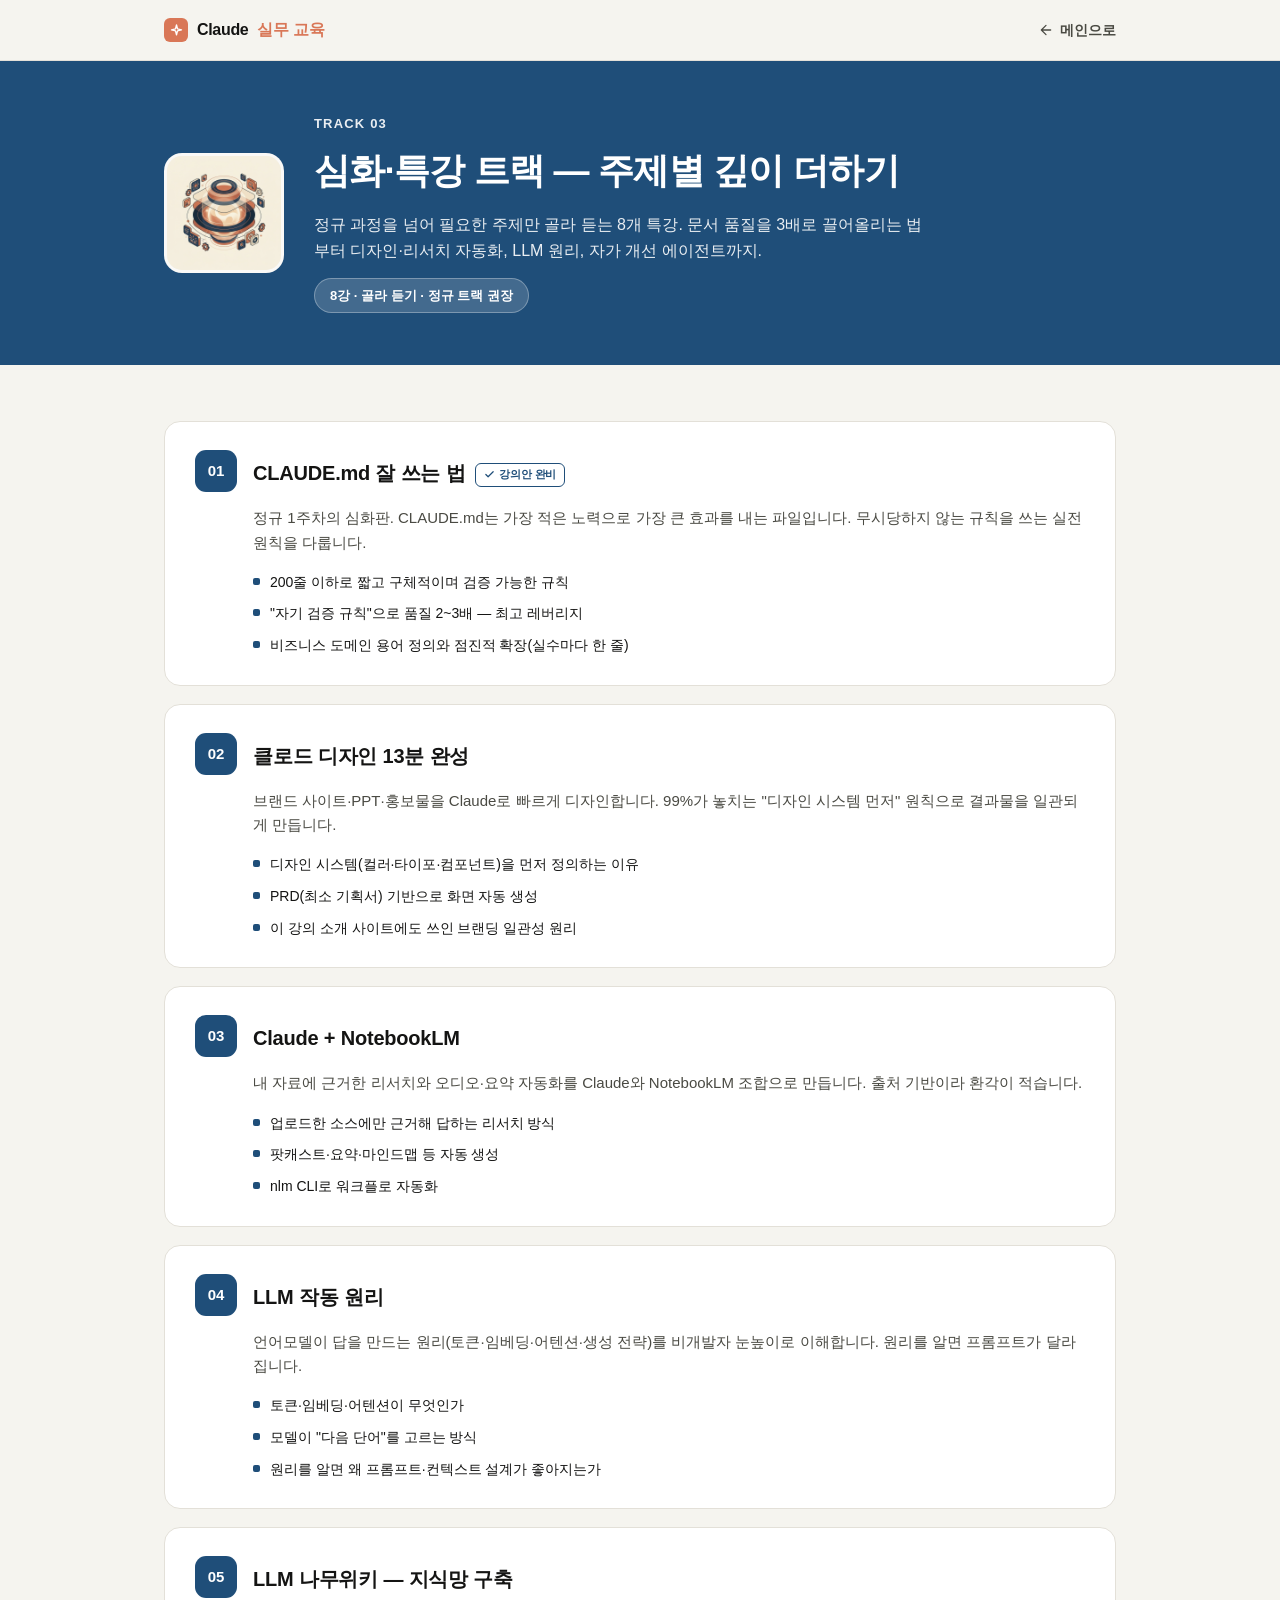
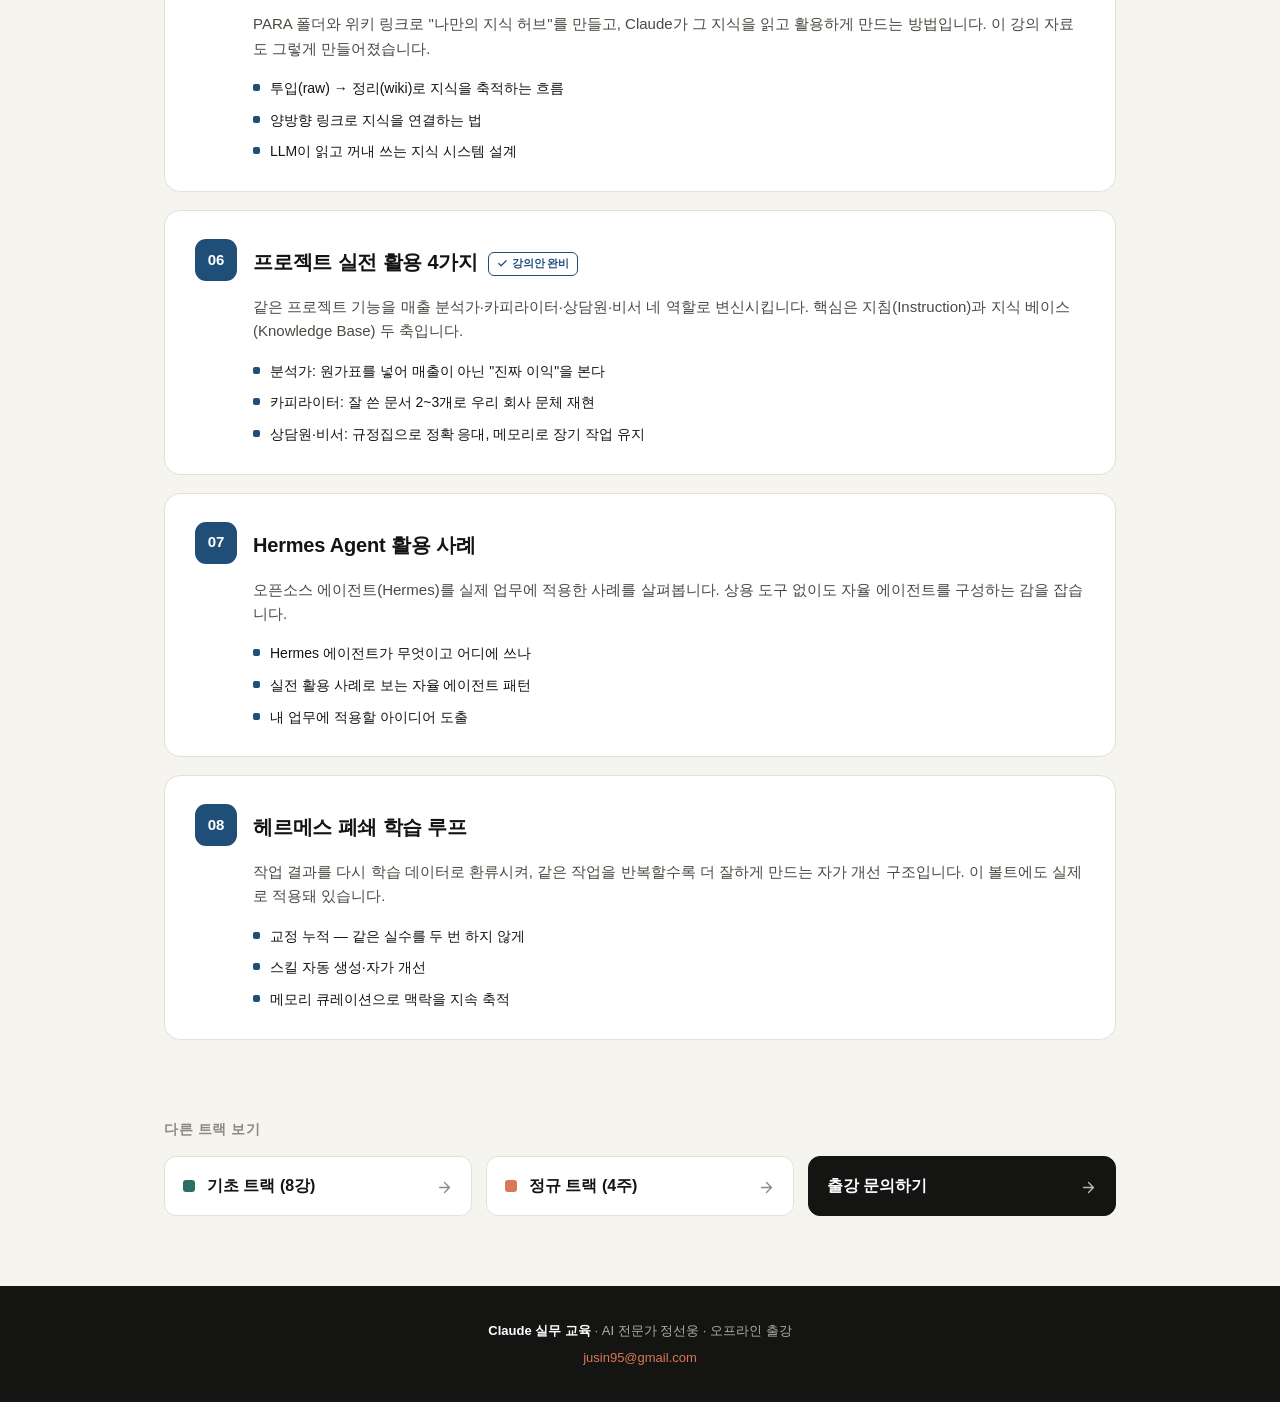
==== track-advanced.html @ 3340486e "커리큘럼 트랙별 상세 페이지 3개 추가 + 메인 연결" ====
<!DOCTYPE html>
<html lang="ko">
<head>
<meta charset="UTF-8">
<meta name="viewport" content="width=device-width, initial-scale=1.0">
<title>심화·특강 트랙 — Claude 실무 교육</title>
<meta name="description" content="심화·특강 트랙 8강 상세 — 주제별 깊이 더하기. 각 특강이 무엇을 다루는지 설명합니다.">
<link rel="icon" type="image/png" href="_images/logo.png">
<link rel="stylesheet" href="detail.css">
</head>
<body class="t-navy">
<svg width="0" height="0" style="position:absolute" aria-hidden="true">
  <symbol id="i-spark" viewBox="0 0 24 24"><path d="M12 3l1.6 6.4L20 11l-6.4 1.6L12 19l-1.6-6.4L4 11l6.4-1.6z"/></symbol>
  <symbol id="i-check" viewBox="0 0 24 24"><path d="M20 6 9 17l-5-5"/></symbol>
  <symbol id="i-arrow" viewBox="0 0 24 24"><path d="M5 12h14M12 5l7 7-7 7"/></symbol>
  <symbol id="i-back" viewBox="0 0 24 24"><path d="M19 12H5M12 19l-7-7 7-7"/></symbol>
</svg>

<header><div class="wrap"><nav>
  <a class="brand" href="index.html"><span class="logo"><svg class="ic"><use href="#i-spark"/></svg></span>Claude <span>실무 교육</span></a>
  <a class="back" href="index.html"><svg class="ic"><use href="#i-back"/></svg>메인으로</a>
</nav></div></header>

<section class="thead"><div class="wrap">
  <img class="thumb" src="_images/track-adv.png" alt="">
  <div>
    <div class="tnum">TRACK 03</div>
    <h1>심화·특강 트랙 — 주제별 깊이 더하기</h1>
    <div class="desc">정규 과정을 넘어 필요한 주제만 골라 듣는 8개 특강. 문서 품질을 3배로 끌어올리는 법부터 디자인·리서치 자동화, LLM 원리, 자가 개선 에이전트까지.</div>
    <span class="cnt">8강 · 골라 듣기 · 정규 트랙 권장</span>
  </div>
</div></section>

<section class="lessons"><div class="wrap">

  <div class="lesson">
    <div class="lh"><span class="lnum">01</span><h3>CLAUDE.md 잘 쓰는 법<span class="rdy"><svg class="ic"><use href="#i-check"/></svg>강의안 완비</span></h3></div>
    <p class="learn">정규 1주차의 심화판. CLAUDE.md는 가장 적은 노력으로 가장 큰 효과를 내는 파일입니다. 무시당하지 않는 규칙을 쓰는 실전 원칙을 다룹니다.</p>
    <ul class="pts">
      <li>200줄 이하로 짧고 구체적이며 검증 가능한 규칙</li>
      <li>"자기 검증 규칙"으로 품질 2~3배 — 최고 레버리지</li>
      <li>비즈니스 도메인 용어 정의와 점진적 확장(실수마다 한 줄)</li>
    </ul>
  </div>

  <div class="lesson">
    <div class="lh"><span class="lnum">02</span><h3>클로드 디자인 13분 완성</h3></div>
    <p class="learn">브랜드 사이트·PPT·홍보물을 Claude로 빠르게 디자인합니다. 99%가 놓치는 "디자인 시스템 먼저" 원칙으로 결과물을 일관되게 만듭니다.</p>
    <ul class="pts">
      <li>디자인 시스템(컬러·타이포·컴포넌트)을 먼저 정의하는 이유</li>
      <li>PRD(최소 기획서) 기반으로 화면 자동 생성</li>
      <li>이 강의 소개 사이트에도 쓰인 브랜딩 일관성 원리</li>
    </ul>
  </div>

  <div class="lesson">
    <div class="lh"><span class="lnum">03</span><h3>Claude + NotebookLM</h3></div>
    <p class="learn">내 자료에 근거한 리서치와 오디오·요약 자동화를 Claude와 NotebookLM 조합으로 만듭니다. 출처 기반이라 환각이 적습니다.</p>
    <ul class="pts">
      <li>업로드한 소스에만 근거해 답하는 리서치 방식</li>
      <li>팟캐스트·요약·마인드맵 등 자동 생성</li>
      <li>nlm CLI로 워크플로 자동화</li>
    </ul>
  </div>

  <div class="lesson">
    <div class="lh"><span class="lnum">04</span><h3>LLM 작동 원리</h3></div>
    <p class="learn">언어모델이 답을 만드는 원리(토큰·임베딩·어텐션·생성 전략)를 비개발자 눈높이로 이해합니다. 원리를 알면 프롬프트가 달라집니다.</p>
    <ul class="pts">
      <li>토큰·임베딩·어텐션이 무엇인가</li>
      <li>모델이 "다음 단어"를 고르는 방식</li>
      <li>원리를 알면 왜 프롬프트·컨텍스트 설계가 좋아지는가</li>
    </ul>
  </div>

  <div class="lesson">
    <div class="lh"><span class="lnum">05</span><h3>LLM 나무위키 — 지식망 구축</h3></div>
    <p class="learn">PARA 폴더와 위키 링크로 "나만의 지식 허브"를 만들고, Claude가 그 지식을 읽고 활용하게 만드는 방법입니다. 이 강의 자료도 그렇게 만들어졌습니다.</p>
    <ul class="pts">
      <li>투입(raw) → 정리(wiki)로 지식을 축적하는 흐름</li>
      <li>양방향 링크로 지식을 연결하는 법</li>
      <li>LLM이 읽고 꺼내 쓰는 지식 시스템 설계</li>
    </ul>
  </div>

  <div class="lesson">
    <div class="lh"><span class="lnum">06</span><h3>프로젝트 실전 활용 4가지<span class="rdy"><svg class="ic"><use href="#i-check"/></svg>강의안 완비</span></h3></div>
    <p class="learn">같은 프로젝트 기능을 매출 분석가·카피라이터·상담원·비서 네 역할로 변신시킵니다. 핵심은 지침(Instruction)과 지식 베이스(Knowledge Base) 두 축입니다.</p>
    <ul class="pts">
      <li>분석가: 원가표를 넣어 매출이 아닌 "진짜 이익"을 본다</li>
      <li>카피라이터: 잘 쓴 문서 2~3개로 우리 회사 문체 재현</li>
      <li>상담원·비서: 규정집으로 정확 응대, 메모리로 장기 작업 유지</li>
    </ul>
  </div>

  <div class="lesson">
    <div class="lh"><span class="lnum">07</span><h3>Hermes Agent 활용 사례</h3></div>
    <p class="learn">오픈소스 에이전트(Hermes)를 실제 업무에 적용한 사례를 살펴봅니다. 상용 도구 없이도 자율 에이전트를 구성하는 감을 잡습니다.</p>
    <ul class="pts">
      <li>Hermes 에이전트가 무엇이고 어디에 쓰나</li>
      <li>실전 활용 사례로 보는 자율 에이전트 패턴</li>
      <li>내 업무에 적용할 아이디어 도출</li>
    </ul>
  </div>

  <div class="lesson">
    <div class="lh"><span class="lnum">08</span><h3>헤르메스 폐쇄 학습 루프</h3></div>
    <p class="learn">작업 결과를 다시 학습 데이터로 환류시켜, 같은 작업을 반복할수록 더 잘하게 만드는 자가 개선 구조입니다. 이 볼트에도 실제로 적용돼 있습니다.</p>
    <ul class="pts">
      <li>교정 누적 — 같은 실수를 두 번 하지 않게</li>
      <li>스킬 자동 생성·자가 개선</li>
      <li>메모리 큐레이션으로 맥락을 지속 축적</li>
    </ul>
  </div>

</div></section>

<section class="more"><div class="wrap">
  <h4>다른 트랙 보기</h4>
  <div class="more-grid">
    <a class="mcard" href="track-basic.html"><span class="dot" style="background:var(--teal)"></span>기초 트랙 (8강)<span class="ar"><svg class="ic"><use href="#i-arrow"/></svg></span></a>
    <a class="mcard" href="track-core.html"><span class="dot" style="background:var(--accent)"></span>정규 트랙 (4주)<span class="ar"><svg class="ic"><use href="#i-arrow"/></svg></span></a>
    <a class="mcard home" href="index.html#apply">출강 문의하기<span class="ar"><svg class="ic"><use href="#i-arrow"/></svg></span></a>
  </div>
</div></section>

<footer class="ft"><div class="wrap">
  <p><b>Claude 실무 교육</b> · AI 전문가 정선웅 · 오프라인 출강</p>
  <p style="margin-top:6px"><a href="mailto:jusin95@gmail.com">jusin95@gmail.com</a></p>
</div></footer>
</body>
</html>
---- detail.css ----
:root{
  --accent:#D97757; --accent-d:#BE5F42;
  --ink:#141413; --sub:#4A4A43; --faint:#8C897E;
  --bg:#F5F4EF; --card:#FFFFFF; --line:#E3E0D8;
  --teal:#2C6E63; --navy:#1F4E79;
  --font:-apple-system,BlinkMacSystemFont,"Segoe UI","Malgun Gothic","맑은 고딕",Roboto,sans-serif;
}
*{box-sizing:border-box;margin:0;padding:0}
html{scroll-behavior:smooth}
body{font-family:var(--font);color:var(--ink);background:var(--bg);line-height:1.62;-webkit-font-smoothing:antialiased;--tc:var(--accent)}
body.t-teal{--tc:var(--teal)} body.t-accent{--tc:var(--accent)} body.t-navy{--tc:var(--navy)}
a{color:inherit;text-decoration:none}
img{max-width:100%}
.wrap{max-width:1000px;margin:0 auto;padding:0 24px}
.ic{stroke:currentColor;fill:none;stroke-width:1.9;stroke-linecap:round;stroke-linejoin:round;display:inline-block;vertical-align:middle}

/* NAV */
header{position:sticky;top:0;z-index:40;background:rgba(245,244,239,.9);backdrop-filter:blur(10px);border-bottom:1px solid var(--line)}
nav{display:flex;align-items:center;justify-content:space-between;height:60px}
.brand{display:flex;align-items:center;gap:9px;font-weight:800;font-size:16px;letter-spacing:-.02em}
.brand .logo{width:24px;height:24px;border-radius:6px;background:var(--accent);display:flex;align-items:center;justify-content:center;color:#fff}
.brand .logo .ic{width:15px;height:15px;stroke-width:2.2}
.brand span{color:var(--accent)}
.back{display:inline-flex;align-items:center;gap:6px;font-size:14px;font-weight:600;color:var(--sub)}
.back .ic{width:16px;height:16px}
.back:hover{color:var(--accent)}

/* TRACK HERO BAND */
.thead{background:var(--tc);color:#fff}
.thead .wrap{display:flex;align-items:center;gap:30px;padding:52px 24px}
.thead .thumb{width:120px;height:120px;border-radius:18px;object-fit:cover;border:3px solid rgba(255,255,255,.5);flex-shrink:0;background:#F5F4EF}
.thead .tnum{font-size:13px;font-weight:700;letter-spacing:.09em;opacity:.9}
.thead h1{font-size:36px;font-weight:800;letter-spacing:-.02em;margin:8px 0 12px}
.thead .desc{font-size:16px;color:rgba(255,255,255,.9);max-width:620px}
.thead .cnt{display:inline-block;margin-top:14px;font-size:13px;font-weight:700;background:rgba(255,255,255,.16);border:1px solid rgba(255,255,255,.3);border-radius:999px;padding:6px 15px}
@media(max-width:680px){.thead .wrap{flex-direction:column;text-align:center;padding:40px 24px}.thead h1{font-size:28px}.thead .thumb{width:96px;height:96px}}

/* LESSONS */
.lessons{padding:56px 0 40px}
.lesson{background:var(--card);border:1px solid var(--line);border-radius:16px;padding:28px 30px;margin-bottom:18px}
.lesson .lh{display:flex;align-items:flex-start;gap:16px;margin-bottom:14px}
.lnum{width:42px;height:42px;border-radius:11px;background:var(--tc);color:#fff;font-weight:800;font-size:15px;display:flex;align-items:center;justify-content:center;flex-shrink:0}
.lesson h3{font-size:20px;letter-spacing:-.01em;padding-top:7px}
.rdy{display:inline-flex;align-items:center;gap:4px;margin-left:10px;font-size:11px;font-weight:700;color:var(--tc);border:1px solid var(--tc);border-radius:6px;padding:2px 8px;vertical-align:middle;white-space:nowrap}
.rdy .ic{width:11px;height:11px;stroke-width:2.6}
.lesson .learn{color:var(--sub);font-size:15px;margin:0 0 16px 58px}
.lesson .pts{list-style:none;margin-left:58px;display:grid;gap:9px}
.lesson .pts li{display:flex;gap:10px;font-size:14px;color:var(--ink)}
.lesson .pts li::before{content:"";width:7px;height:7px;border-radius:2px;background:var(--tc);flex-shrink:0;margin-top:7px}
@media(max-width:680px){.lesson{padding:22px 20px}.lesson .learn,.lesson .pts{margin-left:0}.lesson h3{font-size:18px}}

/* NEXT TRACKS */
.more{padding:20px 0 70px}
.more h4{font-size:14px;color:var(--faint);font-weight:700;letter-spacing:.04em;margin-bottom:16px;text-transform:uppercase}
.more-grid{display:grid;grid-template-columns:1fr 1fr 1fr;gap:14px}
.mcard{display:flex;align-items:center;gap:12px;background:var(--card);border:1px solid var(--line);border-radius:12px;padding:16px 18px;font-weight:700;transition:.15s}
.mcard:hover{border-color:var(--ink)}
.mcard .dot{width:12px;height:12px;border-radius:3px;flex-shrink:0}
.mcard .ar{margin-left:auto;color:var(--faint)}.mcard .ar .ic{width:17px;height:17px}
.mcard.home{background:var(--ink);color:#fff;border-color:var(--ink)}
.mcard.home .ar{color:rgba(255,255,255,.7)}
@media(max-width:680px){.more-grid{grid-template-columns:1fr}}

footer.ft{background:var(--ink);color:#B0AEA5;padding:34px 0;text-align:center;font-size:13px}
footer.ft b{color:#fff}
footer.ft a{color:var(--accent)}
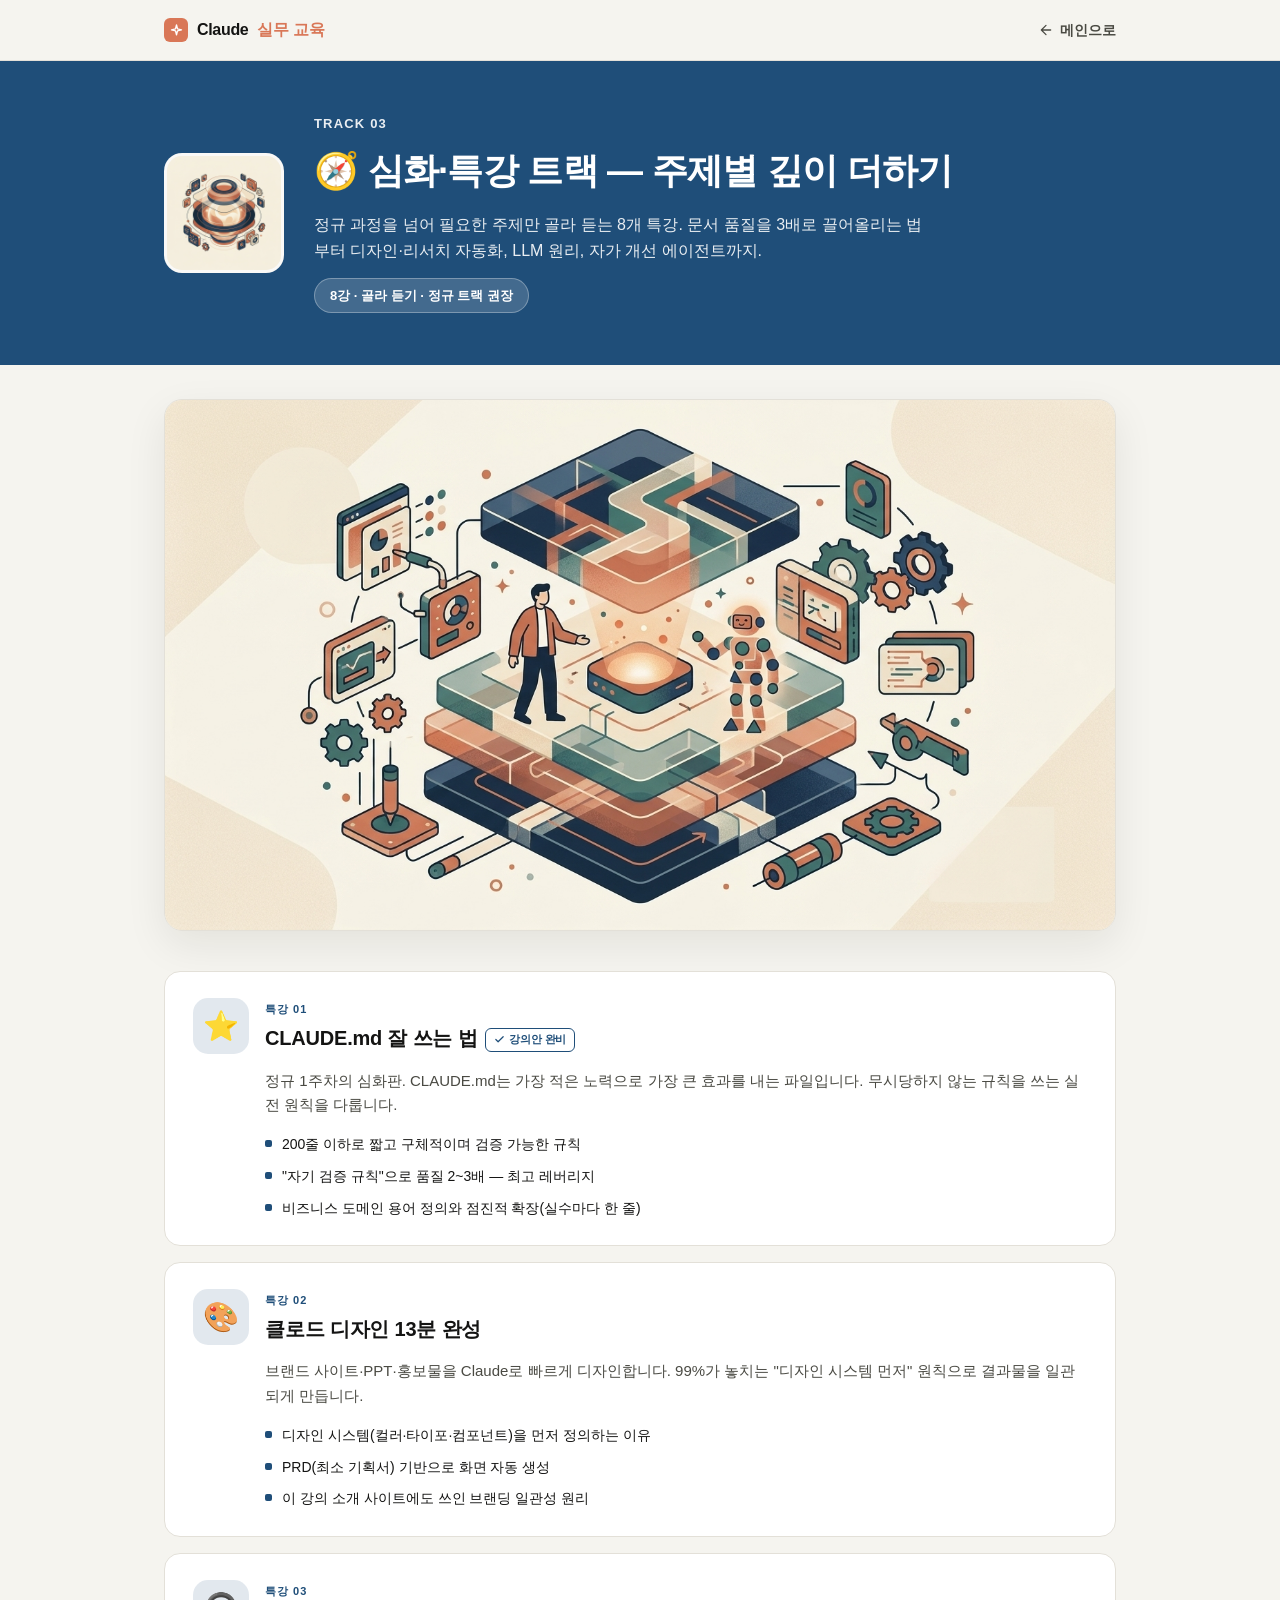
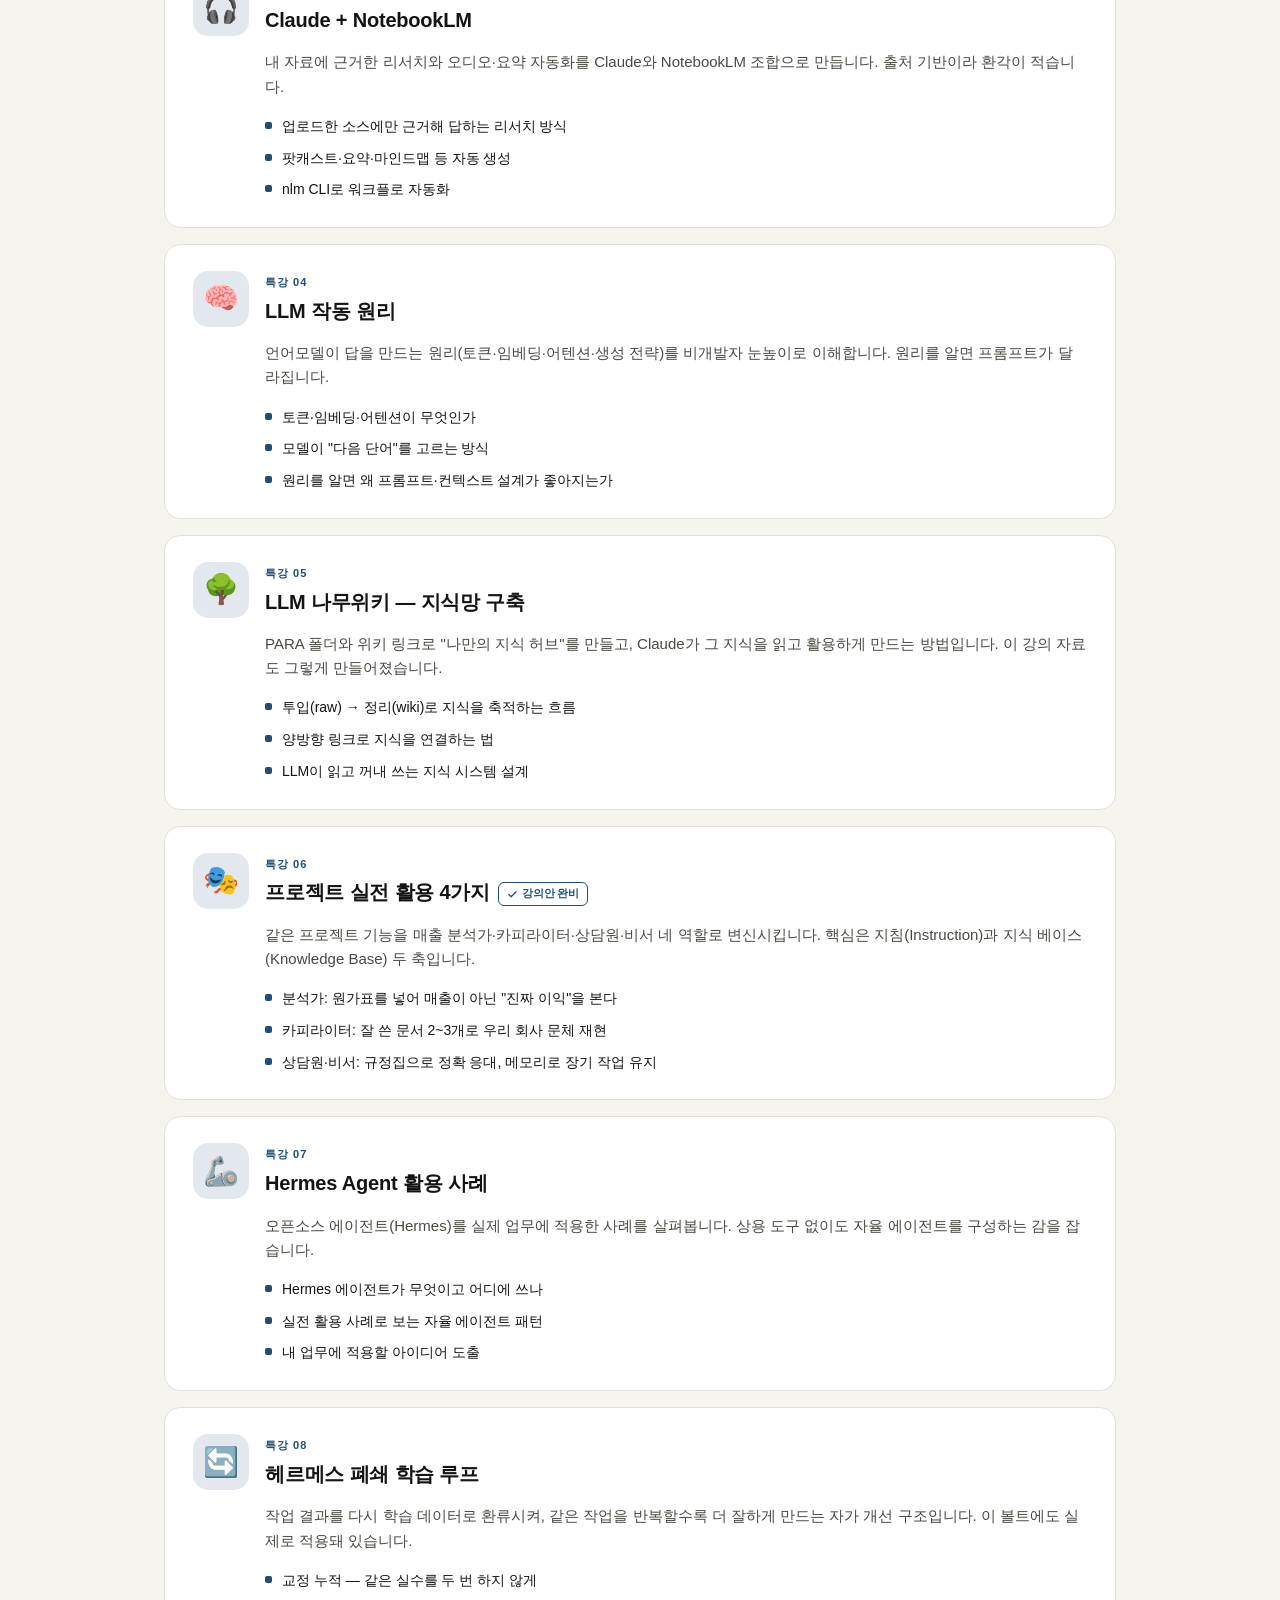
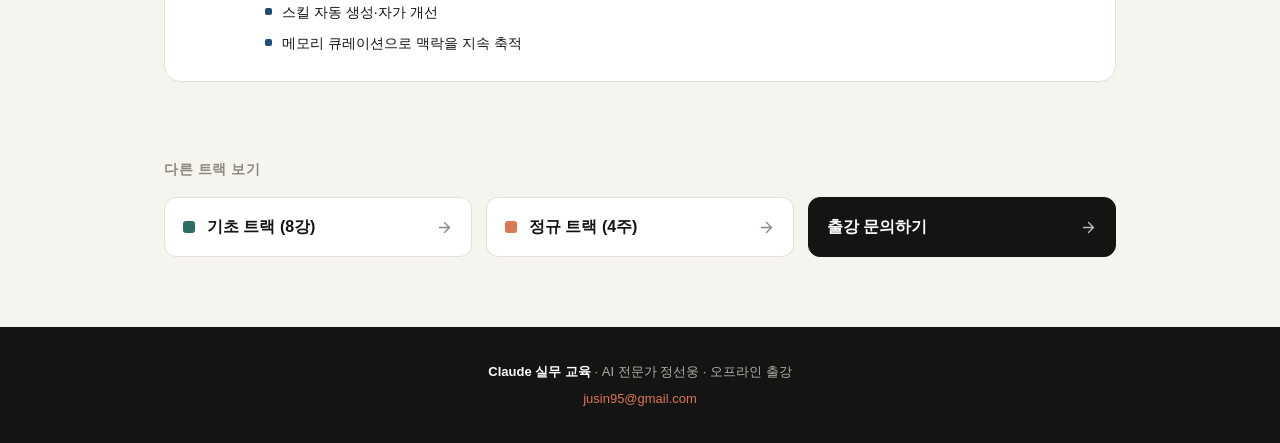
==== commit c9710448: "서브페이지 꾸미기 - 트랙별 피처 일러스트 3장 + 수업별 이모지 타일" ====
--- a/track-advanced.html
+++ b/track-advanced.html
@@ -25,16 +25,18 @@
   <img class="thumb" src="_images/track-adv.png" alt="">
   <div>
     <div class="tnum">TRACK 03</div>
-    <h1>심화·특강 트랙 — 주제별 깊이 더하기</h1>
+    <h1>🧭 심화·특강 트랙 — 주제별 깊이 더하기</h1>
     <div class="desc">정규 과정을 넘어 필요한 주제만 골라 듣는 8개 특강. 문서 품질을 3배로 끌어올리는 법부터 디자인·리서치 자동화, LLM 원리, 자가 개선 에이전트까지.</div>
     <span class="cnt">8강 · 골라 듣기 · 정규 트랙 권장</span>
   </div>
 </div></section>
 
+<section class="feature"><div class="wrap"><img src="_images/feat-adv.png" alt="레이어와 전문 모듈을 탐험하는 심화 학습 일러스트"></div></section>
+
 <section class="lessons"><div class="wrap">
 
   <div class="lesson">
-    <div class="lh"><span class="lnum">01</span><h3>CLAUDE.md 잘 쓰는 법<span class="rdy"><svg class="ic"><use href="#i-check"/></svg>강의안 완비</span></h3></div>
+    <div class="lh"><span class="ltile">⭐</span><div class="lhx"><span class="lno">특강 01</span><h3>CLAUDE.md 잘 쓰는 법<span class="rdy"><svg class="ic"><use href="#i-check"/></svg>강의안 완비</span></h3></div></div>
     <p class="learn">정규 1주차의 심화판. CLAUDE.md는 가장 적은 노력으로 가장 큰 효과를 내는 파일입니다. 무시당하지 않는 규칙을 쓰는 실전 원칙을 다룹니다.</p>
     <ul class="pts">
       <li>200줄 이하로 짧고 구체적이며 검증 가능한 규칙</li>
@@ -44,7 +46,7 @@
   </div>
 
   <div class="lesson">
-    <div class="lh"><span class="lnum">02</span><h3>클로드 디자인 13분 완성</h3></div>
+    <div class="lh"><span class="ltile">🎨</span><div class="lhx"><span class="lno">특강 02</span><h3>클로드 디자인 13분 완성</h3></div></div>
     <p class="learn">브랜드 사이트·PPT·홍보물을 Claude로 빠르게 디자인합니다. 99%가 놓치는 "디자인 시스템 먼저" 원칙으로 결과물을 일관되게 만듭니다.</p>
     <ul class="pts">
       <li>디자인 시스템(컬러·타이포·컴포넌트)을 먼저 정의하는 이유</li>
@@ -54,7 +56,7 @@
   </div>
 
   <div class="lesson">
-    <div class="lh"><span class="lnum">03</span><h3>Claude + NotebookLM</h3></div>
+    <div class="lh"><span class="ltile">🎧</span><div class="lhx"><span class="lno">특강 03</span><h3>Claude + NotebookLM</h3></div></div>
     <p class="learn">내 자료에 근거한 리서치와 오디오·요약 자동화를 Claude와 NotebookLM 조합으로 만듭니다. 출처 기반이라 환각이 적습니다.</p>
     <ul class="pts">
       <li>업로드한 소스에만 근거해 답하는 리서치 방식</li>
@@ -64,7 +66,7 @@
   </div>
 
   <div class="lesson">
-    <div class="lh"><span class="lnum">04</span><h3>LLM 작동 원리</h3></div>
+    <div class="lh"><span class="ltile">🧠</span><div class="lhx"><span class="lno">특강 04</span><h3>LLM 작동 원리</h3></div></div>
     <p class="learn">언어모델이 답을 만드는 원리(토큰·임베딩·어텐션·생성 전략)를 비개발자 눈높이로 이해합니다. 원리를 알면 프롬프트가 달라집니다.</p>
     <ul class="pts">
       <li>토큰·임베딩·어텐션이 무엇인가</li>
@@ -74,7 +76,7 @@
   </div>
 
   <div class="lesson">
-    <div class="lh"><span class="lnum">05</span><h3>LLM 나무위키 — 지식망 구축</h3></div>
+    <div class="lh"><span class="ltile">🌳</span><div class="lhx"><span class="lno">특강 05</span><h3>LLM 나무위키 — 지식망 구축</h3></div></div>
     <p class="learn">PARA 폴더와 위키 링크로 "나만의 지식 허브"를 만들고, Claude가 그 지식을 읽고 활용하게 만드는 방법입니다. 이 강의 자료도 그렇게 만들어졌습니다.</p>
     <ul class="pts">
       <li>투입(raw) → 정리(wiki)로 지식을 축적하는 흐름</li>
@@ -84,7 +86,7 @@
   </div>
 
   <div class="lesson">
-    <div class="lh"><span class="lnum">06</span><h3>프로젝트 실전 활용 4가지<span class="rdy"><svg class="ic"><use href="#i-check"/></svg>강의안 완비</span></h3></div>
+    <div class="lh"><span class="ltile">🎭</span><div class="lhx"><span class="lno">특강 06</span><h3>프로젝트 실전 활용 4가지<span class="rdy"><svg class="ic"><use href="#i-check"/></svg>강의안 완비</span></h3></div></div>
     <p class="learn">같은 프로젝트 기능을 매출 분석가·카피라이터·상담원·비서 네 역할로 변신시킵니다. 핵심은 지침(Instruction)과 지식 베이스(Knowledge Base) 두 축입니다.</p>
     <ul class="pts">
       <li>분석가: 원가표를 넣어 매출이 아닌 "진짜 이익"을 본다</li>
@@ -94,7 +96,7 @@
   </div>
 
   <div class="lesson">
-    <div class="lh"><span class="lnum">07</span><h3>Hermes Agent 활용 사례</h3></div>
+    <div class="lh"><span class="ltile">🦾</span><div class="lhx"><span class="lno">특강 07</span><h3>Hermes Agent 활용 사례</h3></div></div>
     <p class="learn">오픈소스 에이전트(Hermes)를 실제 업무에 적용한 사례를 살펴봅니다. 상용 도구 없이도 자율 에이전트를 구성하는 감을 잡습니다.</p>
     <ul class="pts">
       <li>Hermes 에이전트가 무엇이고 어디에 쓰나</li>
@@ -104,7 +106,7 @@
   </div>
 
   <div class="lesson">
-    <div class="lh"><span class="lnum">08</span><h3>헤르메스 폐쇄 학습 루프</h3></div>
+    <div class="lh"><span class="ltile">🔄</span><div class="lhx"><span class="lno">특강 08</span><h3>헤르메스 폐쇄 학습 루프</h3></div></div>
     <p class="learn">작업 결과를 다시 학습 데이터로 환류시켜, 같은 작업을 반복할수록 더 잘하게 만드는 자가 개선 구조입니다. 이 볼트에도 실제로 적용돼 있습니다.</p>
     <ul class="pts">
       <li>교정 누적 — 같은 실수를 두 번 하지 않게</li>
--- a/detail.css
+++ b/detail.css
@@ -35,16 +35,26 @@
 .thead .cnt{display:inline-block;margin-top:14px;font-size:13px;font-weight:700;background:rgba(255,255,255,.16);border:1px solid rgba(255,255,255,.3);border-radius:999px;padding:6px 15px}
 @media(max-width:680px){.thead .wrap{flex-direction:column;text-align:center;padding:40px 24px}.thead h1{font-size:28px}.thead .thumb{width:96px;height:96px}}
 
+/* FEATURE BANNER */
+.feature{padding:34px 0 0}
+.feature img{width:100%;border-radius:18px;border:1px solid var(--line);display:block;box-shadow:0 14px 40px rgba(20,20,19,.08)}
+
 /* LESSONS */
-.lessons{padding:56px 0 40px}
-.lesson{background:var(--card);border:1px solid var(--line);border-radius:16px;padding:28px 30px;margin-bottom:18px}
+.lessons{padding:40px 0}
+.lesson{background:var(--card);border:1px solid var(--line);border-radius:16px;padding:26px 28px;margin-bottom:16px;transition:.15s}
+.lesson:hover{border-color:var(--tc);box-shadow:0 8px 26px rgba(20,20,19,.06)}
 .lesson .lh{display:flex;align-items:flex-start;gap:16px;margin-bottom:14px}
-.lnum{width:42px;height:42px;border-radius:11px;background:var(--tc);color:#fff;font-weight:800;font-size:15px;display:flex;align-items:center;justify-content:center;flex-shrink:0}
-.lesson h3{font-size:20px;letter-spacing:-.01em;padding-top:7px}
-.rdy{display:inline-flex;align-items:center;gap:4px;margin-left:10px;font-size:11px;font-weight:700;color:var(--tc);border:1px solid var(--tc);border-radius:6px;padding:2px 8px;vertical-align:middle;white-space:nowrap}
+.ltile{width:56px;height:56px;border-radius:15px;display:flex;align-items:center;justify-content:center;font-size:29px;line-height:1;flex-shrink:0}
+body.t-teal .ltile{background:rgba(44,110,99,.13)}
+body.t-accent .ltile{background:rgba(217,119,87,.14)}
+body.t-navy .ltile{background:rgba(31,78,121,.13)}
+.lhx{padding-top:3px}
+.lno{display:block;font-size:11px;font-weight:800;letter-spacing:.09em;color:var(--tc);margin-bottom:3px}
+.lesson h3{font-size:20px;letter-spacing:-.01em}
+.rdy{display:inline-flex;align-items:center;gap:4px;margin-left:8px;font-size:11px;font-weight:700;color:var(--tc);border:1px solid var(--tc);border-radius:6px;padding:2px 8px;vertical-align:middle;white-space:nowrap}
 .rdy .ic{width:11px;height:11px;stroke-width:2.6}
-.lesson .learn{color:var(--sub);font-size:15px;margin:0 0 16px 58px}
-.lesson .pts{list-style:none;margin-left:58px;display:grid;gap:9px}
+.lesson .learn{color:var(--sub);font-size:15px;margin:0 0 16px 72px}
+.lesson .pts{list-style:none;margin-left:72px;display:grid;gap:9px}
 .lesson .pts li{display:flex;gap:10px;font-size:14px;color:var(--ink)}
 .lesson .pts li::before{content:"";width:7px;height:7px;border-radius:2px;background:var(--tc);flex-shrink:0;margin-top:7px}
 @media(max-width:680px){.lesson{padding:22px 20px}.lesson .learn,.lesson .pts{margin-left:0}.lesson h3{font-size:18px}}
